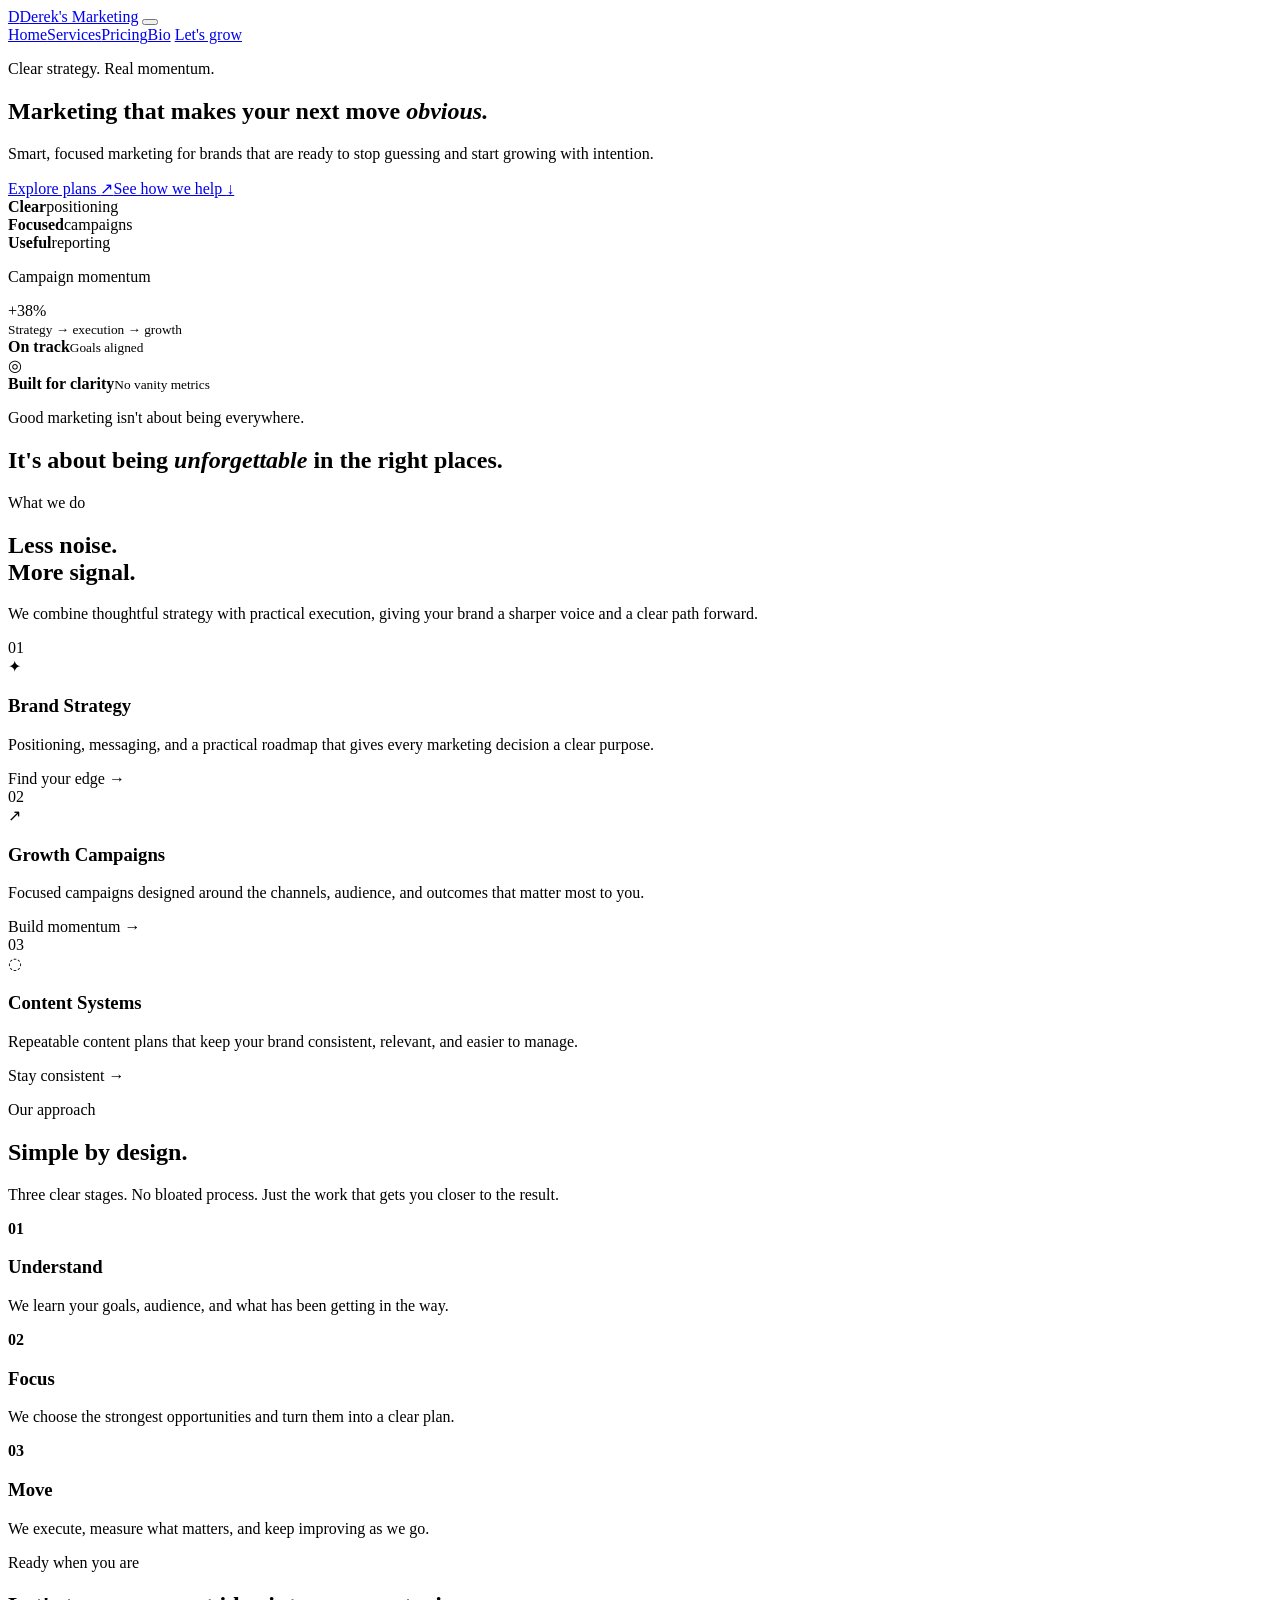
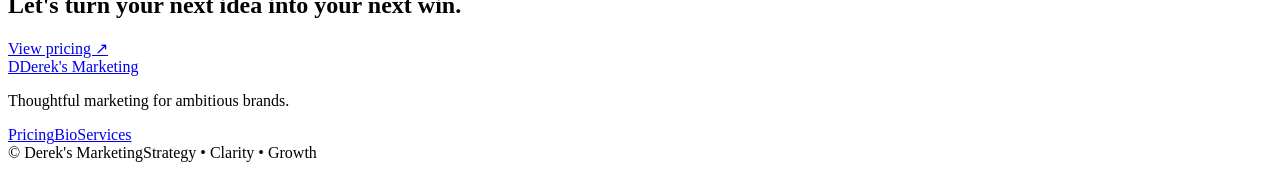
==== index.html @ 4adc6b5a "Publish index.html" ====
<!doctype html>
<html lang="en">
<head>
  <meta charset="UTF-8">
  <meta name="viewport" content="width=device-width, initial-scale=1.0">
  <meta name="description" content="Derek's Marketing helps growing brands turn clear strategy into measurable momentum.">
  <title>Derek's Marketing — Strategy that moves</title>
  <link rel="preconnect" href="https://fonts.googleapis.com">
  <link rel="preconnect" href="https://fonts.gstatic.com" crossorigin>
  <link href="https://fonts.googleapis.com/css2?family=DM+Sans:wght@400;500;600;700&family=Manrope:wght@500;600;700&display=swap" rel="stylesheet">
  <link rel="stylesheet" href="styles.css">
  <script src="script.js" defer></script>
</head>
<body>
  <header class="site-header">
    <a class="brand" href="index.html" aria-label="Derek's Marketing home"><span class="brand-mark">D</span><span>Derek's Marketing</span></a>
    <button class="menu-toggle" aria-expanded="false" aria-controls="site-nav"><span></span><span></span></button>
    <nav id="site-nav" class="site-nav" aria-label="Main navigation">
      <a class="active" href="index.html">Home</a><a href="#services">Services</a><a href="pricing.html">Pricing</a><a href="bio.html">Bio</a>
      <a class="nav-cta" href="pricing.html">Let's grow</a>
    </nav>
  </header>

  <main>
    <section class="hero shell">
      <div class="hero-copy reveal">
        <p class="eyebrow"><span></span> Clear strategy. Real momentum.</p>
        <h1>Marketing that makes your next move <em>obvious.</em></h1>
        <p class="hero-lede">Smart, focused marketing for brands that are ready to stop guessing and start growing with intention.</p>
        <div class="button-row"><a class="button primary" href="pricing.html">Explore plans <span>↗</span></a><a class="button text" href="#services">See how we help <span>↓</span></a></div>
        <div class="proof-row" aria-label="Key benefits"><div><strong>Clear</strong><span>positioning</span></div><div><strong>Focused</strong><span>campaigns</span></div><div><strong>Useful</strong><span>reporting</span></div></div>
      </div>
      <div class="hero-visual reveal delay-1" aria-label="Marketing growth visualization">
        <div class="orb orb-one"></div><div class="orb orb-two"></div>
        <div class="metric-card main-metric"><p>Campaign momentum</p><div class="metric-value">+38<span>%</span></div><div class="chart" aria-hidden="true"><i style="height:26%"></i><i style="height:38%"></i><i style="height:45%"></i><i style="height:54%"></i><i style="height:71%"></i><i style="height:88%"></i></div><small>Strategy → execution → growth</small></div>
        <div class="float-card float-top"><span class="dot"></span><div><b>On track</b><small>Goals aligned</small></div></div>
        <div class="float-card float-bottom"><div class="mini-icon">◎</div><div><b>Built for clarity</b><small>No vanity metrics</small></div></div>
      </div>
    </section>

    <section class="statement"><div class="shell statement-inner reveal"><p>Good marketing isn't about being everywhere.</p><h2>It's about being <em>unforgettable</em> in the right places.</h2></div></section>

    <section id="services" class="section shell">
      <div class="section-heading reveal"><div><p class="eyebrow"><span></span> What we do</p><h2>Less noise.<br>More signal.</h2></div><p>We combine thoughtful strategy with practical execution, giving your brand a sharper voice and a clear path forward.</p></div>
      <div class="service-grid">
        <article class="service-card reveal"><span class="service-no">01</span><div class="service-icon">✦</div><h3>Brand Strategy</h3><p>Positioning, messaging, and a practical roadmap that gives every marketing decision a clear purpose.</p><span class="service-link">Find your edge →</span></article>
        <article class="service-card feature reveal delay-1"><span class="service-no">02</span><div class="service-icon">↗</div><h3>Growth Campaigns</h3><p>Focused campaigns designed around the channels, audience, and outcomes that matter most to you.</p><span class="service-link">Build momentum →</span></article>
        <article class="service-card reveal delay-2"><span class="service-no">03</span><div class="service-icon">◌</div><h3>Content Systems</h3><p>Repeatable content plans that keep your brand consistent, relevant, and easier to manage.</p><span class="service-link">Stay consistent →</span></article>
      </div>
    </section>

    <section class="process-wrap"><div class="section shell">
      <div class="section-heading compact reveal"><div><p class="eyebrow light"><span></span> Our approach</p><h2>Simple by design.</h2></div><p>Three clear stages. No bloated process. Just the work that gets you closer to the result.</p></div>
      <div class="process-grid"><div class="process-step reveal"><b>01</b><h3>Understand</h3><p>We learn your goals, audience, and what has been getting in the way.</p></div><div class="process-step reveal delay-1"><b>02</b><h3>Focus</h3><p>We choose the strongest opportunities and turn them into a clear plan.</p></div><div class="process-step reveal delay-2"><b>03</b><h3>Move</h3><p>We execute, measure what matters, and keep improving as we go.</p></div></div>
    </div></section>

    <section class="cta-section shell reveal"><div><p class="eyebrow"><span></span> Ready when you are</p><h2>Let's turn your next idea into your next win.</h2></div><a class="button primary light-button" href="pricing.html">View pricing <span>↗</span></a></section>
  </main>

  <footer><div class="shell footer-inner"><a class="brand" href="index.html"><span class="brand-mark">D</span><span>Derek's Marketing</span></a><p>Thoughtful marketing for ambitious brands.</p><div class="footer-links"><a href="pricing.html">Pricing</a><a href="bio.html">Bio</a><a href="#services">Services</a></div></div><div class="shell footer-base"><span>© <span data-year></span> Derek's Marketing</span><span>Strategy • Clarity • Growth</span></div></footer>
</body>
</html>
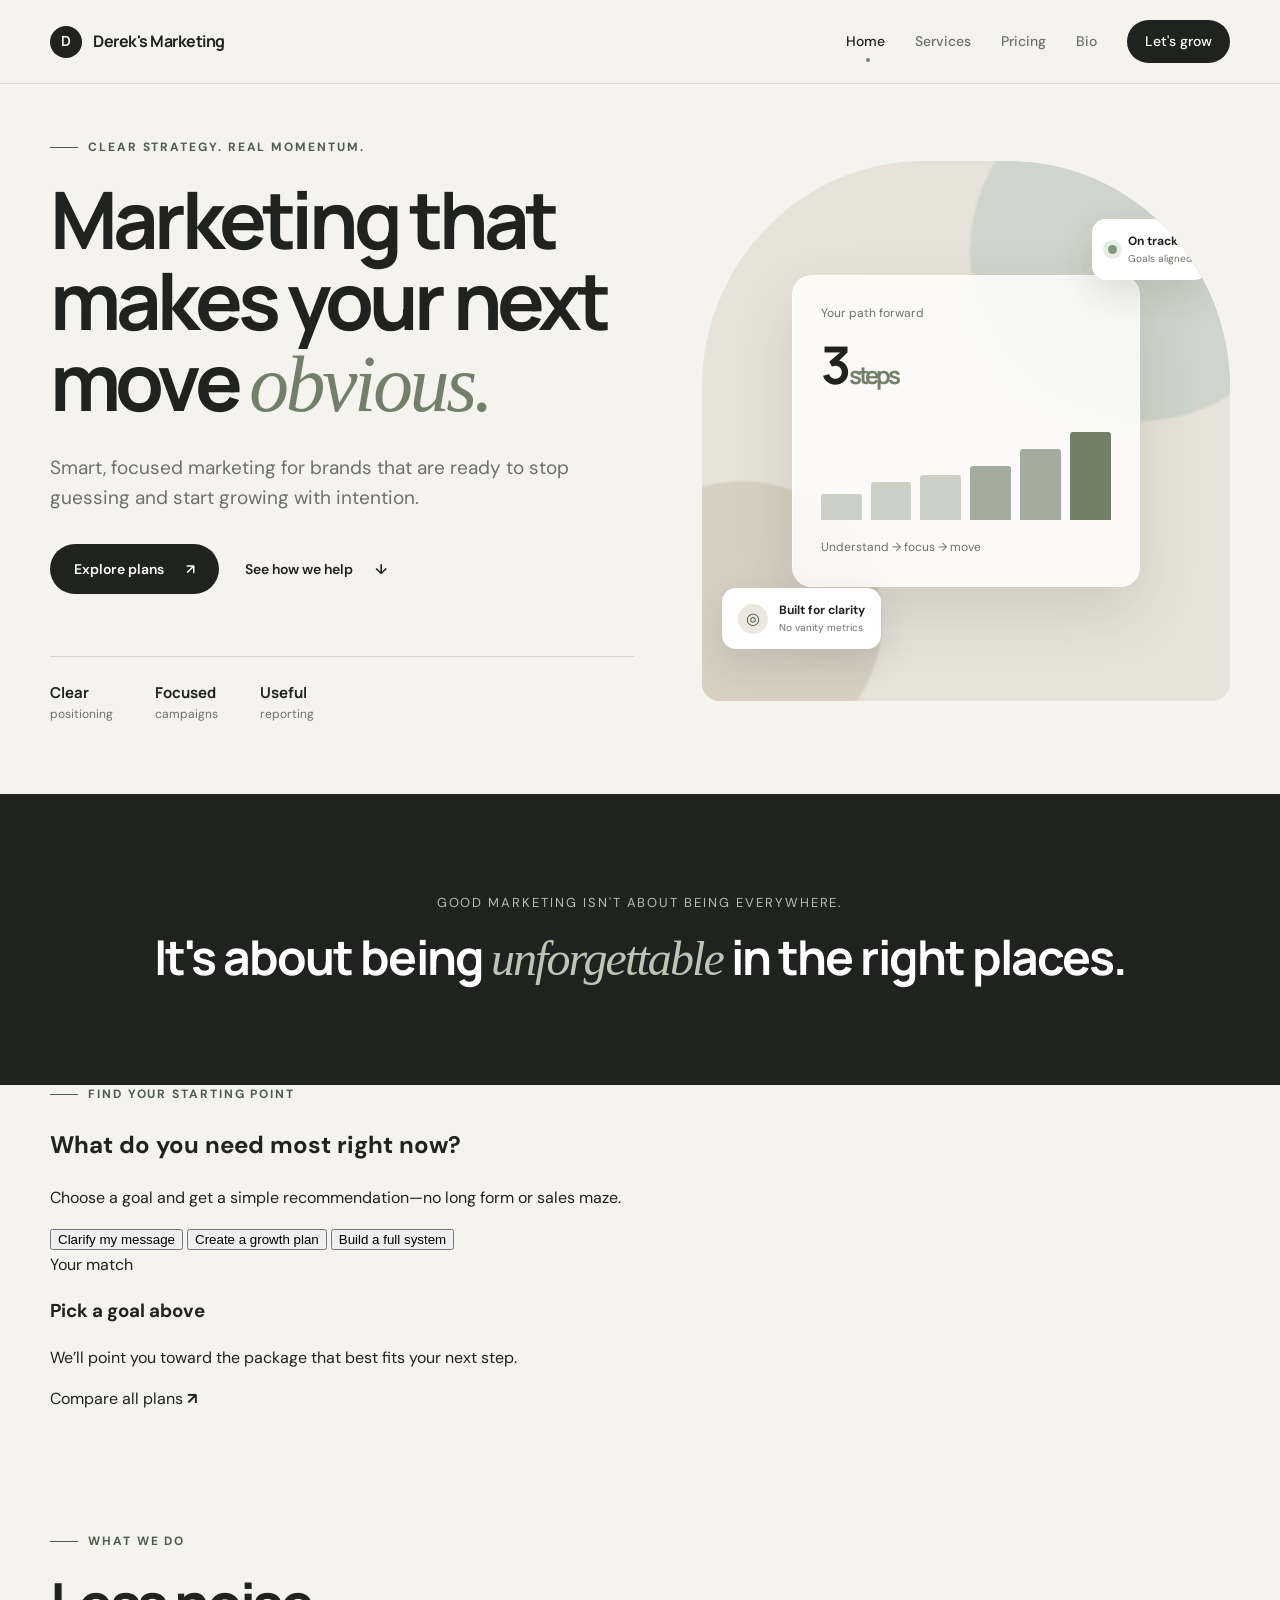
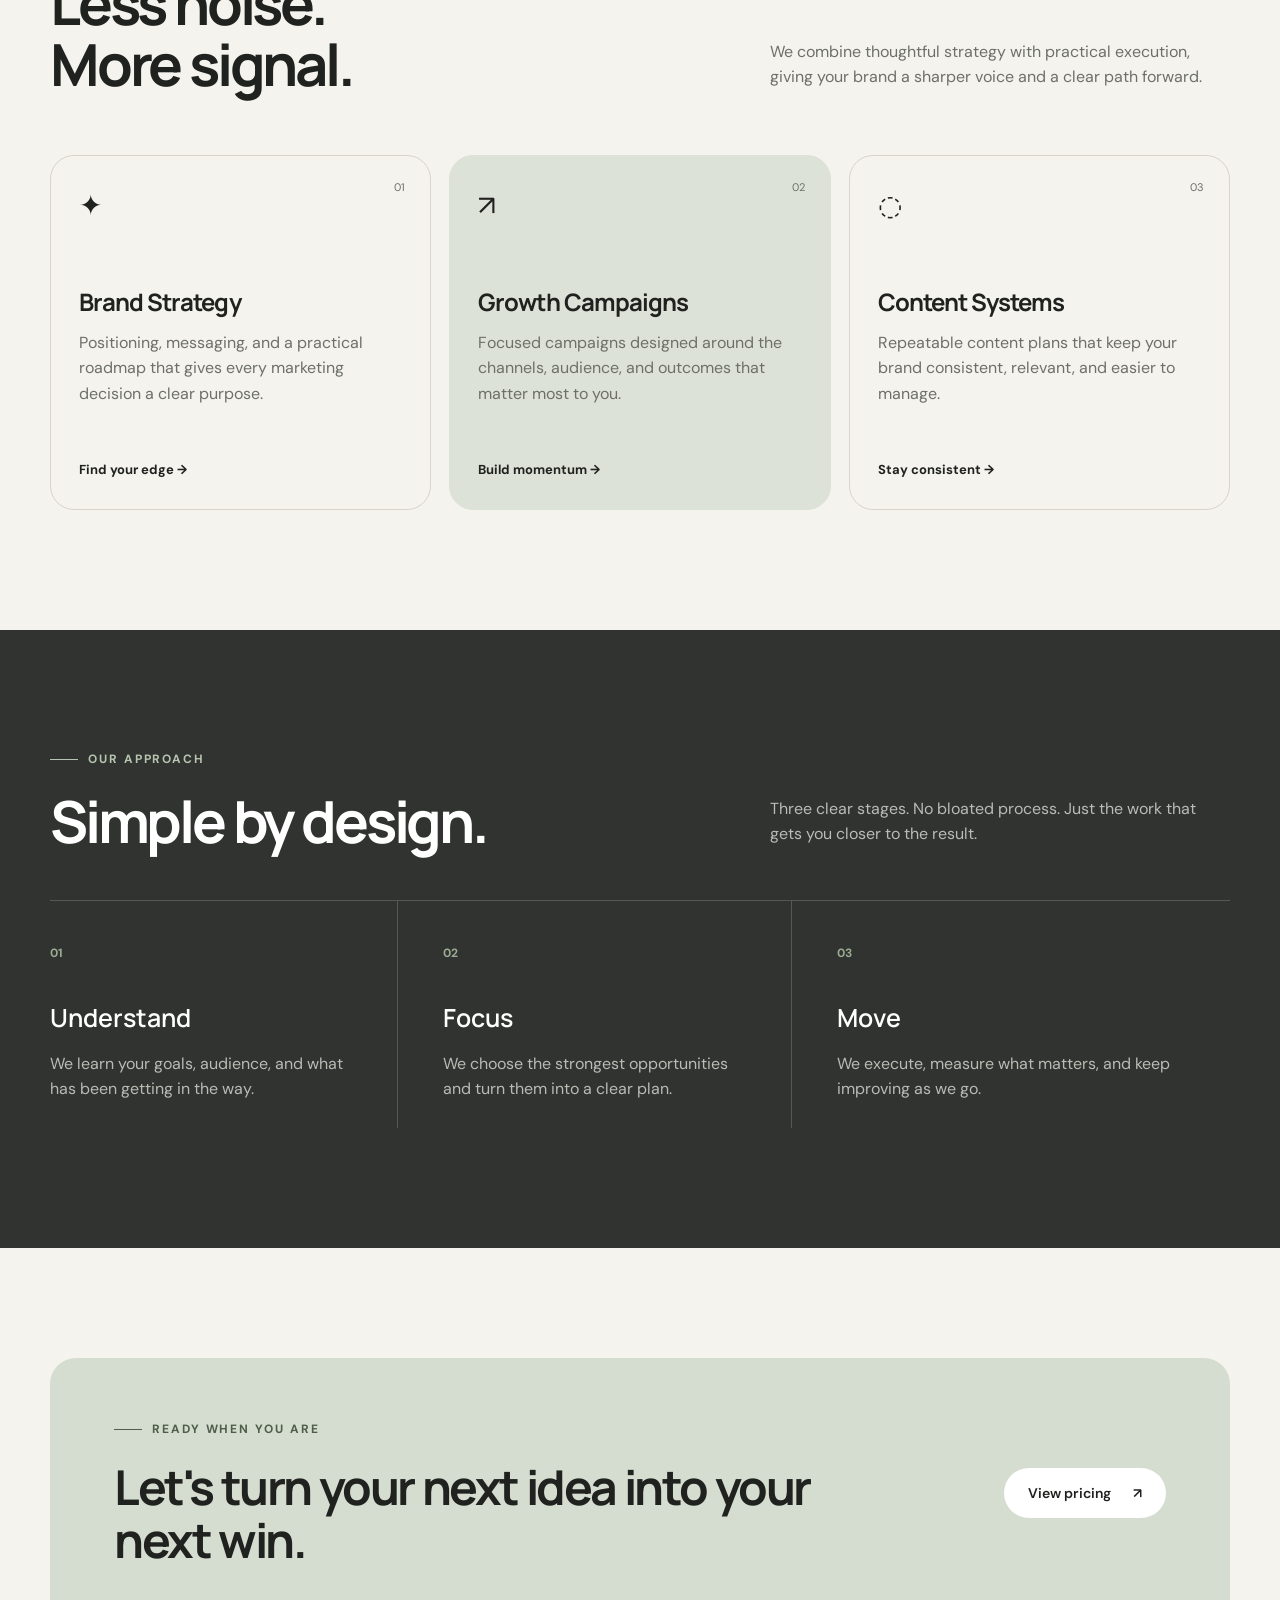
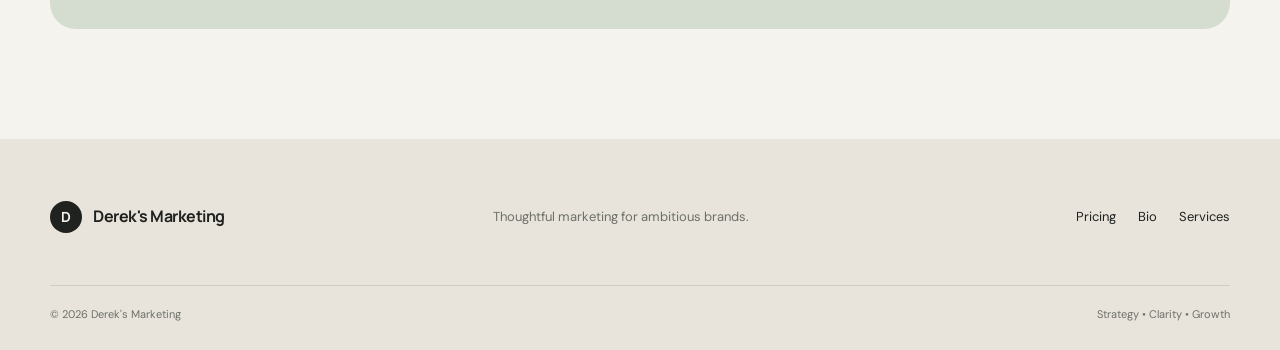
==== commit 014e93c1: "Update index.html" ====
--- a/index.html
+++ b/index.html
@@ -32,13 +32,25 @@
       </div>
       <div class="hero-visual reveal delay-1" aria-label="Marketing growth visualization">
         <div class="orb orb-one"></div><div class="orb orb-two"></div>
-        <div class="metric-card main-metric"><p>Campaign momentum</p><div class="metric-value">+38<span>%</span></div><div class="chart" aria-hidden="true"><i style="height:26%"></i><i style="height:38%"></i><i style="height:45%"></i><i style="height:54%"></i><i style="height:71%"></i><i style="height:88%"></i></div><small>Strategy → execution → growth</small></div>
+        <div class="metric-card main-metric"><p>Your path forward</p><div class="metric-value">3<span> steps</span></div><div class="chart" aria-hidden="true"><i style="height:26%"></i><i style="height:38%"></i><i style="height:45%"></i><i style="height:54%"></i><i style="height:71%"></i><i style="height:88%"></i></div><small>Understand → focus → move</small></div>
         <div class="float-card float-top"><span class="dot"></span><div><b>On track</b><small>Goals aligned</small></div></div>
         <div class="float-card float-bottom"><div class="mini-icon">◎</div><div><b>Built for clarity</b><small>No vanity metrics</small></div></div>
       </div>
     </section>
 
     <section class="statement"><div class="shell statement-inner reveal"><p>Good marketing isn't about being everywhere.</p><h2>It's about being <em>unforgettable</em> in the right places.</h2></div></section>
+
+    <section class="fit-finder shell reveal" aria-labelledby="fit-title">
+      <div class="fit-intro"><p class="eyebrow"><span></span> Find your starting point</p><h2 id="fit-title">What do you need most right now?</h2><p>Choose a goal and get a simple recommendation—no long form or sales maze.</p></div>
+      <div class="fit-panel">
+        <div class="goal-options" role="group" aria-label="Choose your marketing goal">
+          <button class="goal-chip" type="button" data-plan="Essentials" data-copy="Start with a focused review and a practical priority list." aria-pressed="false">Clarify my message</button>
+          <button class="goal-chip" type="button" data-plan="Momentum" data-copy="Build a custom roadmap and turn the strongest idea into a campaign." aria-pressed="false">Create a growth plan</button>
+          <button class="goal-chip" type="button" data-plan="Accelerate" data-copy="Shape your messaging and content into a complete 30-day system." aria-pressed="false">Build a full system</button>
+        </div>
+        <div class="plan-result" aria-live="polite"><span>Your match</span><h3>Pick a goal above</h3><p>We’ll point you toward the package that best fits your next step.</p><a href="pricing.html">Compare all plans <b>↗</b></a></div>
+      </div>
+    </section>
 
     <section id="services" class="section shell">
       <div class="section-heading reveal"><div><p class="eyebrow"><span></span> What we do</p><h2>Less noise.<br>More signal.</h2></div><p>We combine thoughtful strategy with practical execution, giving your brand a sharper voice and a clear path forward.</p></div>
--- a/styles.css
+++ b/styles.css
@@ -0,0 +1 @@
+:root{--ink:#20221f;--muted:#6d7069;--paper:#f5f3ee;--cream:#ece8df;--white:#fff;--sage:#72806a;--sage-dark:#4e5e48;--line:#d8d4ca;--radius:24px;--display:'Manrope',sans-serif;--body:'DM Sans',sans-serif}*{box-sizing:border-box}html{scroll-behavior:smooth}body{margin:0;background:var(--paper);color:var(--ink);font-family:var(--body);font-size:16px;line-height:1.6}body.menu-open{overflow:hidden}a{color:inherit;text-decoration:none}img{max-width:100%;display:block}.shell{width:min(1180px,calc(100% - 48px));margin-inline:auto}.site-header{height:84px;padding:0 max(24px,calc((100vw - 1180px)/2));display:flex;align-items:center;justify-content:space-between;border-bottom:1px solid rgba(32,34,31,.1);position:relative;z-index:50}.brand{display:inline-flex;align-items:center;gap:11px;font-family:var(--display);font-weight:700;letter-spacing:-.03em}.brand-mark{display:grid;place-items:center;width:32px;height:32px;background:var(--ink);color:var(--paper);border-radius:50%;font-size:14px}.site-nav{display:flex;align-items:center;gap:30px;font-size:14px;font-weight:500}.site-nav>a:not(.nav-cta){color:var(--muted);transition:.2s}.site-nav>a:not(.nav-cta):hover,.site-nav>a.active{color:var(--ink)}.site-nav a.active{position:relative}.site-nav a.active:after{content:'';position:absolute;width:4px;height:4px;background:var(--sage);border-radius:50%;left:50%;bottom:-9px}.nav-cta{padding:10px 18px;background:var(--ink);color:#fff;border-radius:99px}.menu-toggle{display:none;background:none;border:0;width:42px;height:42px;padding:10px}.menu-toggle span{display:block;height:1.5px;background:var(--ink);margin:6px 0}.hero{min-height:710px;display:grid;grid-template-columns:1.05fr .95fr;align-items:center;gap:68px;padding-top:54px;padding-bottom:70px}.eyebrow{font-size:12px;letter-spacing:.16em;text-transform:uppercase;font-weight:700;color:var(--sage-dark);display:flex;align-items:center;gap:10px;margin:0 0 22px}.eyebrow>span{width:28px;height:1px;background:currentColor}.eyebrow.center{justify-content:center}.hero h1,.page-hero h1,.bio-copy h1{font-family:var(--display);font-size:clamp(54px,6.2vw,82px);line-height:1.02;letter-spacing:-.06em;margin:0;max-width:760px}.hero h1 em,.page-hero h1 em{font-family:Georgia,serif;font-weight:400;color:var(--sage);letter-spacing:-.04em}.hero-lede{font-size:19px;color:var(--muted);max-width:560px;margin:28px 0 30px}.button-row{display:flex;align-items:center;gap:26px}.button{display:inline-flex;align-items:center;justify-content:center;gap:22px;border-radius:99px;padding:14px 24px;font-weight:600;font-size:14px;transition:transform .2s,background .2s}.button:hover{transform:translateY(-2px)}.button.primary{background:var(--ink);color:#fff}.button.text{padding-inline:0}.button.outline{border:1px solid var(--line)}.button.full{width:100%}.proof-row{display:flex;gap:42px;margin-top:62px;padding-top:24px;border-top:1px solid var(--line)}.proof-row div{display:flex;flex-direction:column}.proof-row strong{font-family:var(--display);font-size:15px}.proof-row span{font-size:12px;color:var(--muted)}.hero-visual{height:540px;position:relative;display:grid;place-items:center;background:#e8e3d8;border-radius:42% 42% 18px 18px;overflow:hidden}.orb{position:absolute;border-radius:50%;filter:blur(1px)}.orb-one{width:340px;height:340px;background:#cfd5ca;right:-80px;top:-80px}.orb-two{width:280px;height:280px;background:#d8cfc3;left:-100px;bottom:-60px}.metric-card{position:relative;z-index:2;background:rgba(255,255,255,.82);backdrop-filter:blur(18px);box-shadow:0 26px 65px rgba(50,50,40,.14);border:1px solid rgba(255,255,255,.7)}.main-metric{width:66%;padding:28px;border-radius:20px}.main-metric p,.main-metric small{margin:0;color:var(--muted);font-size:12px}.metric-value{font-family:var(--display);font-size:52px;font-weight:700;letter-spacing:-.06em}.metric-value span{font-size:24px;color:var(--sage)}.chart{height:100px;display:flex;align-items:end;gap:9px;margin:13px 0}.chart i{display:block;flex:1;background:var(--sage);border-radius:3px 3px 0 0;opacity:.35}.chart i:nth-child(n+4){opacity:.65}.chart i:last-child{opacity:1}.float-card{position:absolute;z-index:3;background:#fff;border-radius:14px;padding:13px 16px;box-shadow:0 14px 36px rgba(50,50,40,.13);display:flex;gap:11px;align-items:center}.float-card b,.float-card small{display:block}.float-card b{font-size:12px}.float-card small{font-size:10px;color:var(--muted)}.float-top{right:22px;top:58px}.float-bottom{left:20px;bottom:52px}.dot{width:9px;height:9px;background:#82977a;border-radius:50%;box-shadow:0 0 0 5px #e8eee5}.mini-icon{width:30px;height:30px;border-radius:50%;display:grid;place-items:center;background:var(--cream);color:var(--sage-dark)}.statement{background:var(--ink);color:#fff;padding:86px 0}.statement-inner{text-align:center}.statement p{font-size:13px;text-transform:uppercase;letter-spacing:.15em;color:#b9bcb5}.statement h2{font-family:var(--display);font-size:clamp(28px,4vw,48px);line-height:1.25;letter-spacing:-.04em;margin:10px 0}.statement em{font-family:Georgia,serif;color:#bbc7b4;font-weight:400}.section{padding-top:120px;padding-bottom:120px}.section-heading{display:flex;justify-content:space-between;align-items:end;margin-bottom:60px}.section-heading h2{font:700 clamp(38px,5vw,58px)/1.05 var(--display);letter-spacing:-.055em;margin:0}.section-heading>p{color:var(--muted);max-width:460px;margin:0 0 5px}.section-heading.compact{margin-bottom:48px}.service-grid{display:grid;grid-template-columns:repeat(3,1fr);gap:18px}.service-card{min-height:355px;border:1px solid var(--line);border-radius:var(--radius);padding:28px;display:flex;flex-direction:column;position:relative;transition:.25s}.service-card:hover{transform:translateY(-5px);box-shadow:0 18px 45px rgba(50,50,40,.08)}.service-card.feature{background:#dde2d8;border-color:#dde2d8}.service-no{position:absolute;right:25px;top:23px;font-size:11px;color:var(--muted)}.service-icon{font-size:28px;margin-bottom:56px}.service-card h3{font:700 24px var(--display);letter-spacing:-.04em;margin:0 0 12px}.service-card p{color:var(--muted);margin:0}.service-link{margin-top:auto;font-size:13px;font-weight:700}.process-wrap{background:#30332f;color:#fff}.process-wrap .section-heading>p{color:#b9bcb5}.eyebrow.light{color:#b7c4b0}.process-grid{display:grid;grid-template-columns:repeat(3,1fr);border-top:1px solid #555951}.process-step{padding:38px 45px 10px 0;border-right:1px solid #555951;margin-right:45px}.process-step:last-child{border:0;margin-right:0}.process-step b{color:#9cac94;font-size:12px}.process-step h3{font:600 25px var(--display);margin:35px 0 10px}.process-step p{color:#b9bcb5}.cta-section{margin-top:110px;margin-bottom:110px;background:#d5ddd0;border-radius:26px;padding:62px 64px;display:flex;align-items:center;justify-content:space-between;gap:30px}.cta-section h2{font:700 clamp(30px,4vw,48px)/1.1 var(--display);letter-spacing:-.05em;margin:0;max-width:700px}.light-button{background:#fff!important;color:var(--ink)!important;white-space:nowrap}footer{background:#e8e4dc;padding:55px 0 26px}.footer-inner{display:grid;grid-template-columns:1.2fr 1fr 1fr;align-items:center}.footer-inner>p{color:var(--muted);font-size:13px}.footer-links{display:flex;gap:22px;justify-content:flex-end;font-size:13px}.footer-base{margin-top:45px;padding-top:20px;border-top:1px solid #d0ccc3;display:flex;justify-content:space-between;color:var(--muted);font-size:11px}.page-hero{text-align:center;padding:100px 0 72px}.page-hero h1{margin:auto}.page-hero>p:last-child{color:var(--muted);font-size:18px;max-width:610px;margin:25px auto 0}.pricing-section{padding-bottom:100px}.pricing-grid{display:grid;grid-template-columns:repeat(3,1fr);gap:18px;align-items:stretch}.price-card{background:#fff;border:1px solid var(--line);border-radius:var(--radius);padding:34px;position:relative;display:flex;flex-direction:column}.price-card.featured{background:#dbe2d6;border-color:#c9d2c4;transform:translateY(-12px)}.popular{position:absolute;right:20px;top:-13px;background:var(--ink);color:#fff;padding:5px 12px;border-radius:99px;text-transform:uppercase;letter-spacing:.1em;font-size:9px;font-weight:700}.tier-line{display:flex;justify-content:space-between;align-items:center}.tier-line span{font-weight:700}.tier-line small{color:var(--muted)}.price-card h2{font:700 62px var(--display);letter-spacing:-.06em;margin:26px 0 6px}.price-card h2 sup{font-size:23px;vertical-align:top;position:relative;top:12px}.price-note{color:var(--muted);min-height:52px}.price-card ul{list-style:none;padding:25px 0;margin:15px 0 24px;border-top:1px solid var(--line);flex:1}.price-card li{font-size:14px;margin:12px 0;padding-left:23px;position:relative}.price-card li:before{content:'✓';position:absolute;left:0;color:var(--sage-dark);font-weight:700}.pricing-fineprint{text-align:center;color:var(--muted);font-size:13px;margin-top:30px}.faq{padding-top:60px}.faq-list{max-width:820px;margin:auto}.faq details{border-top:1px solid var(--line);padding:24px 0}.faq details:last-child{border-bottom:1px solid var(--line)}.faq summary{list-style:none;cursor:pointer;font:600 18px var(--display);display:flex;justify-content:space-between}.faq summary::-webkit-details-marker{display:none}.faq summary span{font-size:24px;font-weight:400}.faq details[open] summary span{transform:rotate(45deg)}.faq details p{color:var(--muted);max-width:700px}.bio-hero{display:grid;grid-template-columns:.85fr 1.15fr;gap:90px;align-items:center;padding-top:90px;padding-bottom:110px}.portrait-wrap{position:relative}.portrait-wrap img{border-radius:220px 220px 20px 20px;position:relative;z-index:1}.portrait-accent{position:absolute;width:100%;height:100%;border:1px solid #a8b3a2;border-radius:220px 220px 20px 20px;transform:translate(16px,16px)}.photo-note{position:absolute;z-index:2;bottom:18px;left:50%;transform:translateX(-50%);margin:0;background:rgba(32,34,31,.75);color:#fff;padding:6px 12px;border-radius:99px;font-size:10px;white-space:nowrap}.bio-copy h1{margin-bottom:14px}.bio-copy h2{font:500 clamp(24px,3.2vw,39px)/1.25 var(--display);letter-spacing:-.04em;color:var(--sage-dark);margin:0 0 30px}.bio-copy>p{color:var(--muted);font-size:17px}.signature{font:italic 34px Georgia,serif;margin:25px 0}.values-section{background:var(--ink);color:#fff;padding:105px 0}.values-section .section-heading>p{color:#b9bcb5}.values-grid{display:grid;grid-template-columns:repeat(3,1fr);gap:50px;border-top:1px solid #50534e;padding-top:45px}.values-grid b{font-size:11px;color:#a9b9a2}.values-grid h3{font:600 22px var(--display);margin:22px 0 8px}.values-grid p{color:#b9bcb5}.bio-cta{text-align:center;padding-top:110px;padding-bottom:110px}.bio-cta>p{text-transform:uppercase;letter-spacing:.15em;font-size:11px;color:var(--sage-dark)}.bio-cta h2{font:700 clamp(36px,5vw,58px)/1.1 var(--display);letter-spacing:-.055em;max-width:760px;margin:16px auto 30px}.reveal{opacity:1;transform:none}.delay-1{transition-delay:.12s}.delay-2{transition-delay:.24s}@media(prefers-reduced-motion:reduce){html{scroll-behavior:auto}.reveal{opacity:1;transform:none;transition:none}}@media(max-width:820px){.shell{width:min(100% - 32px,1180px)}.site-header{height:72px;padding-inline:16px}.menu-toggle{display:block;z-index:2}.site-nav{display:none;position:fixed;inset:0;background:var(--paper);flex-direction:column;justify-content:center;font-size:22px;gap:24px}.site-nav.open{display:flex}.hero{grid-template-columns:1fr;padding-top:70px}.hero-visual{height:460px}.statement{margin-top:20px}.section-heading{align-items:start;flex-direction:column;gap:25px}.service-grid,.pricing-grid,.values-grid{grid-template-columns:1fr}.price-card.featured{transform:none}.process-grid{grid-template-columns:1fr}.process-step{border-right:0;border-bottom:1px solid #555951;margin-right:0;padding:32px 0}.cta-section{padding:42px 30px;align-items:flex-start;flex-direction:column}.footer-inner{grid-template-columns:1fr;gap:12px}.footer-links{justify-content:flex-start}.bio-hero{grid-template-columns:1fr;gap:58px}.portrait-wrap{max-width:470px;margin:auto}.page-hero{padding-top:70px}}@media(max-width:540px){.hero h1,.page-hero h1,.bio-copy h1{font-size:48px}.hero{gap:42px}.hero-visual{height:390px}.main-metric{width:76%}.proof-row{gap:20px}.proof-row strong{font-size:13px}.float-top{right:8px;top:30px}.float-bottom{left:8px;bottom:28px}.section{padding-top:85px;padding-bottom:85px}.service-card{min-height:330px}.process-wrap .section{padding-top:85px}.cta-section{margin:70px auto}.footer-base{flex-direction:column;gap:5px}.page-hero>p:last-child{font-size:16px}.price-card{padding:28px}.bio-hero{padding-top:60px;padding-bottom:80px}.values-section{padding:80px 0}.button-row{align-items:flex-start;flex-direction:column;gap:10px}}
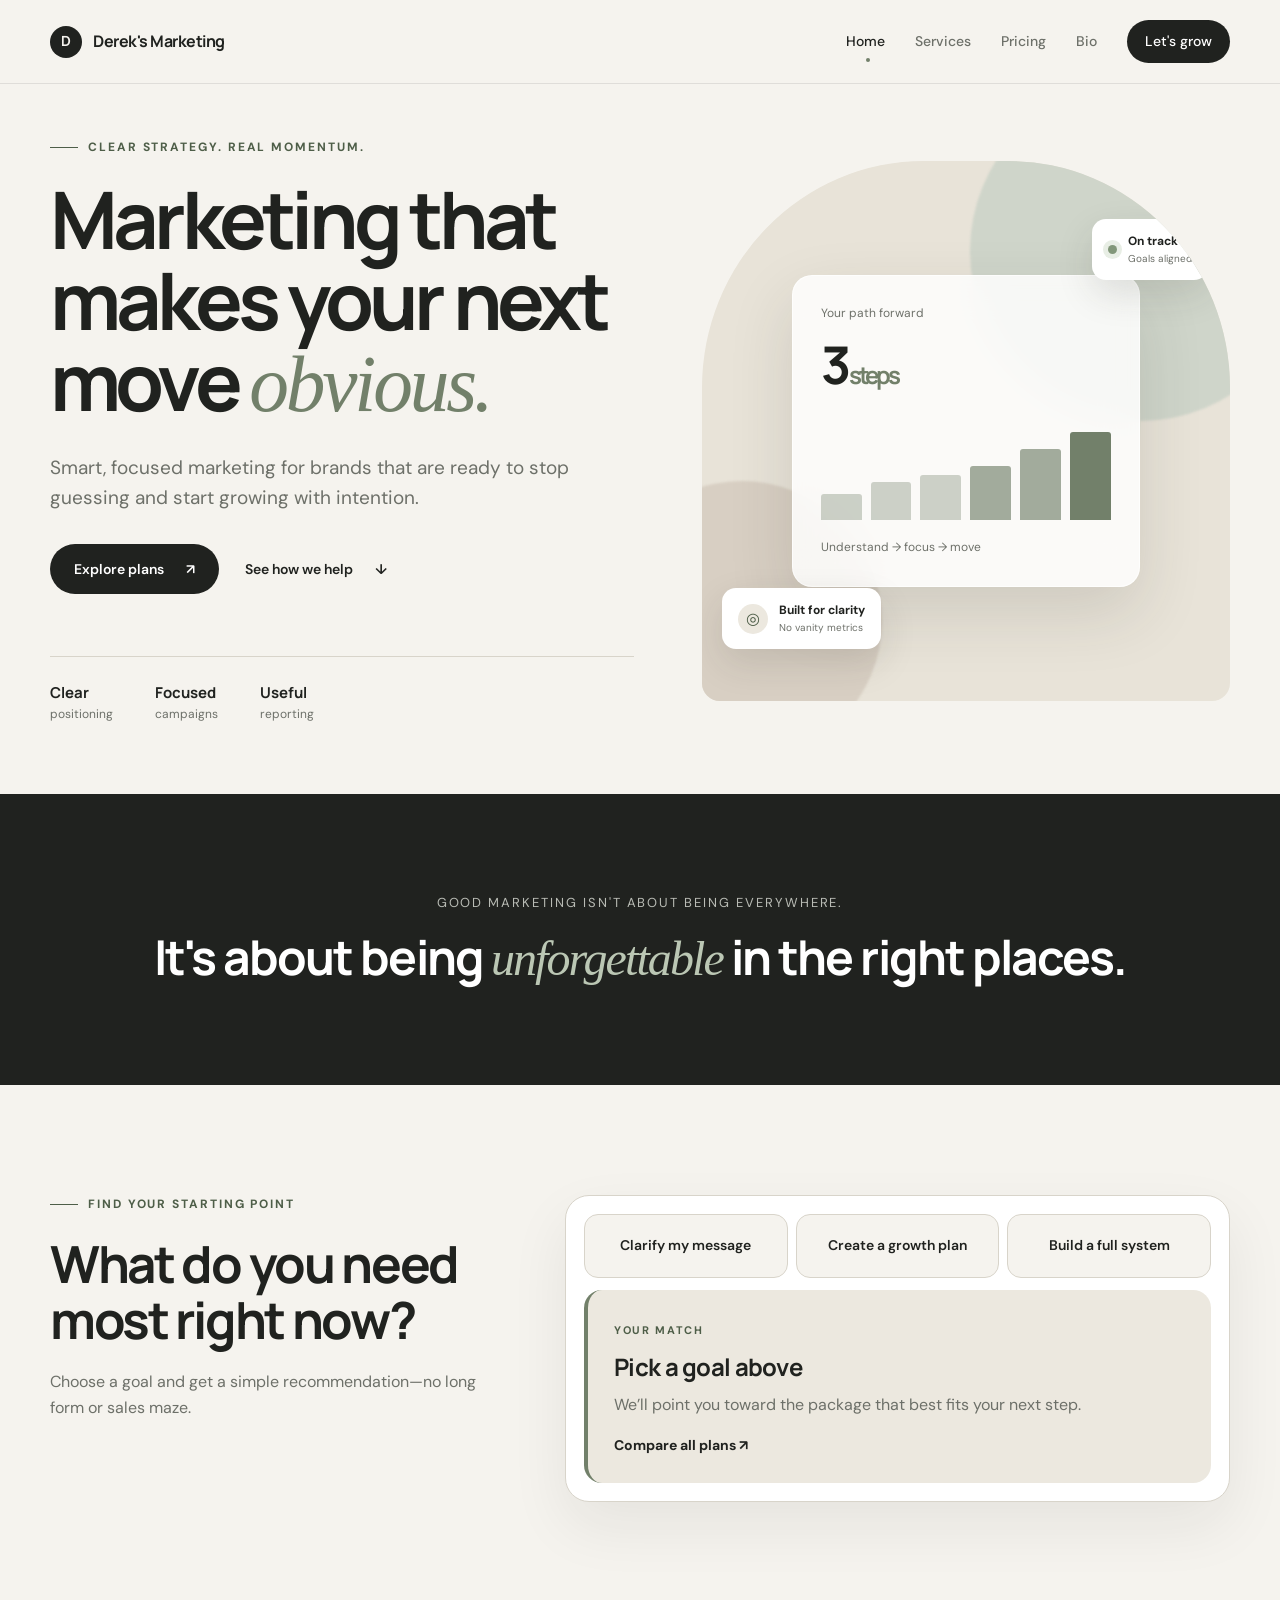
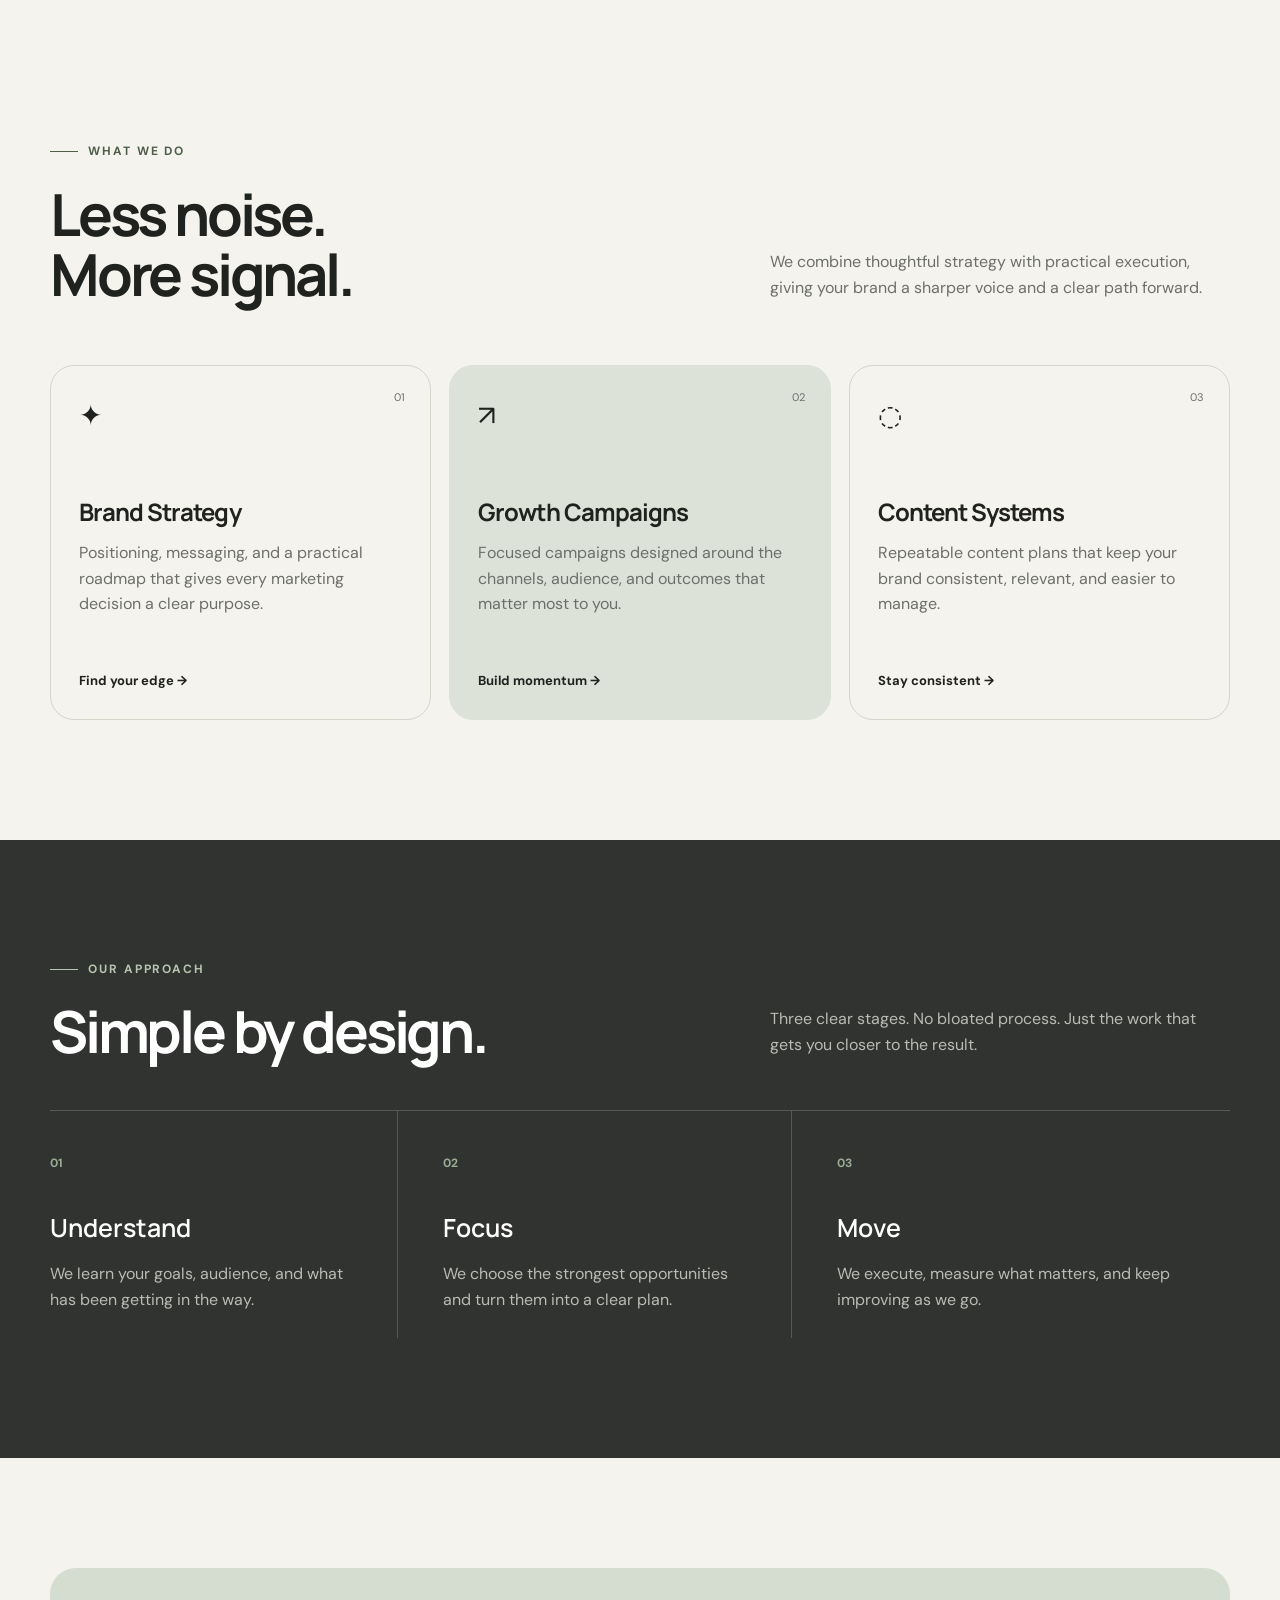
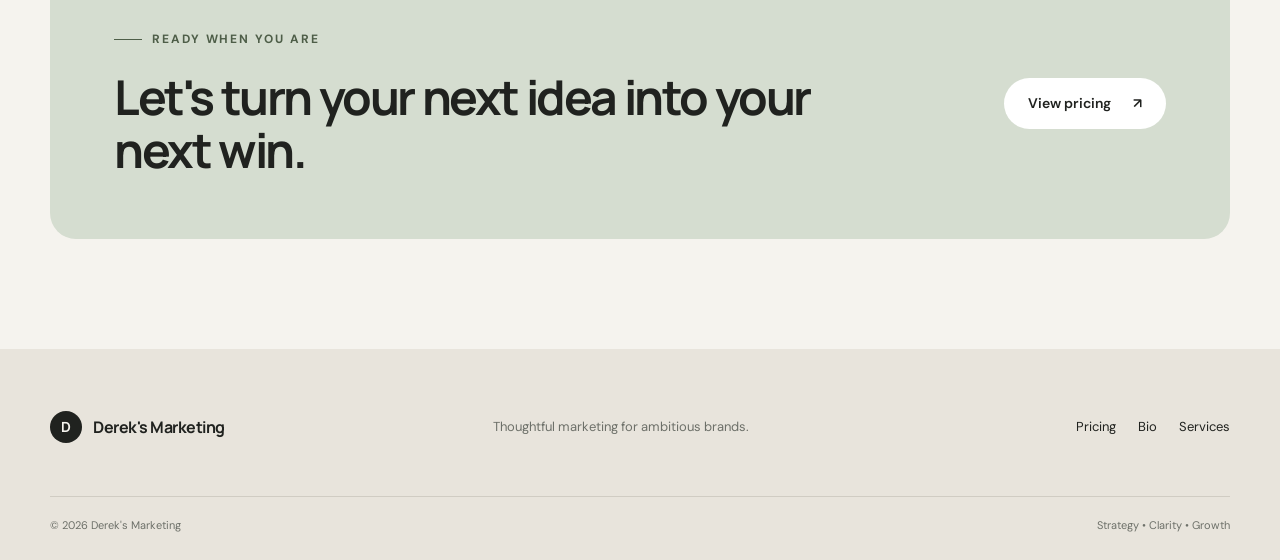
==== commit 78882ba1: "Add AI bio portrait and engaging site updates" ====
--- a/index.html
+++ b/index.html
@@ -14,7 +14,7 @@
 <body>
   <header class="site-header">
     <a class="brand" href="index.html" aria-label="Derek's Marketing home"><span class="brand-mark">D</span><span>Derek's Marketing</span></a>
-    <button class="menu-toggle" aria-expanded="false" aria-controls="site-nav"><span></span><span></span></button>
+    <button class="menu-toggle" aria-expanded="false" aria-controls="site-nav" aria-label="Open navigation menu"><span></span><span></span></button>
     <nav id="site-nav" class="site-nav" aria-label="Main navigation">
       <a class="active" href="index.html">Home</a><a href="#services">Services</a><a href="pricing.html">Pricing</a><a href="bio.html">Bio</a>
       <a class="nav-cta" href="pricing.html">Let's grow</a>
--- a/styles.css
+++ b/styles.css
@@ -1 +1,5 @@
 :root{--ink:#20221f;--muted:#6d7069;--paper:#f5f3ee;--cream:#ece8df;--white:#fff;--sage:#72806a;--sage-dark:#4e5e48;--line:#d8d4ca;--radius:24px;--display:'Manrope',sans-serif;--body:'DM Sans',sans-serif}*{box-sizing:border-box}html{scroll-behavior:smooth}body{margin:0;background:var(--paper);color:var(--ink);font-family:var(--body);font-size:16px;line-height:1.6}body.menu-open{overflow:hidden}a{color:inherit;text-decoration:none}img{max-width:100%;display:block}.shell{width:min(1180px,calc(100% - 48px));margin-inline:auto}.site-header{height:84px;padding:0 max(24px,calc((100vw - 1180px)/2));display:flex;align-items:center;justify-content:space-between;border-bottom:1px solid rgba(32,34,31,.1);position:relative;z-index:50}.brand{display:inline-flex;align-items:center;gap:11px;font-family:var(--display);font-weight:700;letter-spacing:-.03em}.brand-mark{display:grid;place-items:center;width:32px;height:32px;background:var(--ink);color:var(--paper);border-radius:50%;font-size:14px}.site-nav{display:flex;align-items:center;gap:30px;font-size:14px;font-weight:500}.site-nav>a:not(.nav-cta){color:var(--muted);transition:.2s}.site-nav>a:not(.nav-cta):hover,.site-nav>a.active{color:var(--ink)}.site-nav a.active{position:relative}.site-nav a.active:after{content:'';position:absolute;width:4px;height:4px;background:var(--sage);border-radius:50%;left:50%;bottom:-9px}.nav-cta{padding:10px 18px;background:var(--ink);color:#fff;border-radius:99px}.menu-toggle{display:none;background:none;border:0;width:42px;height:42px;padding:10px}.menu-toggle span{display:block;height:1.5px;background:var(--ink);margin:6px 0}.hero{min-height:710px;display:grid;grid-template-columns:1.05fr .95fr;align-items:center;gap:68px;padding-top:54px;padding-bottom:70px}.eyebrow{font-size:12px;letter-spacing:.16em;text-transform:uppercase;font-weight:700;color:var(--sage-dark);display:flex;align-items:center;gap:10px;margin:0 0 22px}.eyebrow>span{width:28px;height:1px;background:currentColor}.eyebrow.center{justify-content:center}.hero h1,.page-hero h1,.bio-copy h1{font-family:var(--display);font-size:clamp(54px,6.2vw,82px);line-height:1.02;letter-spacing:-.06em;margin:0;max-width:760px}.hero h1 em,.page-hero h1 em{font-family:Georgia,serif;font-weight:400;color:var(--sage);letter-spacing:-.04em}.hero-lede{font-size:19px;color:var(--muted);max-width:560px;margin:28px 0 30px}.button-row{display:flex;align-items:center;gap:26px}.button{display:inline-flex;align-items:center;justify-content:center;gap:22px;border-radius:99px;padding:14px 24px;font-weight:600;font-size:14px;transition:transform .2s,background .2s}.button:hover{transform:translateY(-2px)}.button.primary{background:var(--ink);color:#fff}.button.text{padding-inline:0}.button.outline{border:1px solid var(--line)}.button.full{width:100%}.proof-row{display:flex;gap:42px;margin-top:62px;padding-top:24px;border-top:1px solid var(--line)}.proof-row div{display:flex;flex-direction:column}.proof-row strong{font-family:var(--display);font-size:15px}.proof-row span{font-size:12px;color:var(--muted)}.hero-visual{height:540px;position:relative;display:grid;place-items:center;background:#e8e3d8;border-radius:42% 42% 18px 18px;overflow:hidden}.orb{position:absolute;border-radius:50%;filter:blur(1px)}.orb-one{width:340px;height:340px;background:#cfd5ca;right:-80px;top:-80px}.orb-two{width:280px;height:280px;background:#d8cfc3;left:-100px;bottom:-60px}.metric-card{position:relative;z-index:2;background:rgba(255,255,255,.82);backdrop-filter:blur(18px);box-shadow:0 26px 65px rgba(50,50,40,.14);border:1px solid rgba(255,255,255,.7)}.main-metric{width:66%;padding:28px;border-radius:20px}.main-metric p,.main-metric small{margin:0;color:var(--muted);font-size:12px}.metric-value{font-family:var(--display);font-size:52px;font-weight:700;letter-spacing:-.06em}.metric-value span{font-size:24px;color:var(--sage)}.chart{height:100px;display:flex;align-items:end;gap:9px;margin:13px 0}.chart i{display:block;flex:1;background:var(--sage);border-radius:3px 3px 0 0;opacity:.35}.chart i:nth-child(n+4){opacity:.65}.chart i:last-child{opacity:1}.float-card{position:absolute;z-index:3;background:#fff;border-radius:14px;padding:13px 16px;box-shadow:0 14px 36px rgba(50,50,40,.13);display:flex;gap:11px;align-items:center}.float-card b,.float-card small{display:block}.float-card b{font-size:12px}.float-card small{font-size:10px;color:var(--muted)}.float-top{right:22px;top:58px}.float-bottom{left:20px;bottom:52px}.dot{width:9px;height:9px;background:#82977a;border-radius:50%;box-shadow:0 0 0 5px #e8eee5}.mini-icon{width:30px;height:30px;border-radius:50%;display:grid;place-items:center;background:var(--cream);color:var(--sage-dark)}.statement{background:var(--ink);color:#fff;padding:86px 0}.statement-inner{text-align:center}.statement p{font-size:13px;text-transform:uppercase;letter-spacing:.15em;color:#b9bcb5}.statement h2{font-family:var(--display);font-size:clamp(28px,4vw,48px);line-height:1.25;letter-spacing:-.04em;margin:10px 0}.statement em{font-family:Georgia,serif;color:#bbc7b4;font-weight:400}.section{padding-top:120px;padding-bottom:120px}.section-heading{display:flex;justify-content:space-between;align-items:end;margin-bottom:60px}.section-heading h2{font:700 clamp(38px,5vw,58px)/1.05 var(--display);letter-spacing:-.055em;margin:0}.section-heading>p{color:var(--muted);max-width:460px;margin:0 0 5px}.section-heading.compact{margin-bottom:48px}.service-grid{display:grid;grid-template-columns:repeat(3,1fr);gap:18px}.service-card{min-height:355px;border:1px solid var(--line);border-radius:var(--radius);padding:28px;display:flex;flex-direction:column;position:relative;transition:.25s}.service-card:hover{transform:translateY(-5px);box-shadow:0 18px 45px rgba(50,50,40,.08)}.service-card.feature{background:#dde2d8;border-color:#dde2d8}.service-no{position:absolute;right:25px;top:23px;font-size:11px;color:var(--muted)}.service-icon{font-size:28px;margin-bottom:56px}.service-card h3{font:700 24px var(--display);letter-spacing:-.04em;margin:0 0 12px}.service-card p{color:var(--muted);margin:0}.service-link{margin-top:auto;font-size:13px;font-weight:700}.process-wrap{background:#30332f;color:#fff}.process-wrap .section-heading>p{color:#b9bcb5}.eyebrow.light{color:#b7c4b0}.process-grid{display:grid;grid-template-columns:repeat(3,1fr);border-top:1px solid #555951}.process-step{padding:38px 45px 10px 0;border-right:1px solid #555951;margin-right:45px}.process-step:last-child{border:0;margin-right:0}.process-step b{color:#9cac94;font-size:12px}.process-step h3{font:600 25px var(--display);margin:35px 0 10px}.process-step p{color:#b9bcb5}.cta-section{margin-top:110px;margin-bottom:110px;background:#d5ddd0;border-radius:26px;padding:62px 64px;display:flex;align-items:center;justify-content:space-between;gap:30px}.cta-section h2{font:700 clamp(30px,4vw,48px)/1.1 var(--display);letter-spacing:-.05em;margin:0;max-width:700px}.light-button{background:#fff!important;color:var(--ink)!important;white-space:nowrap}footer{background:#e8e4dc;padding:55px 0 26px}.footer-inner{display:grid;grid-template-columns:1.2fr 1fr 1fr;align-items:center}.footer-inner>p{color:var(--muted);font-size:13px}.footer-links{display:flex;gap:22px;justify-content:flex-end;font-size:13px}.footer-base{margin-top:45px;padding-top:20px;border-top:1px solid #d0ccc3;display:flex;justify-content:space-between;color:var(--muted);font-size:11px}.page-hero{text-align:center;padding:100px 0 72px}.page-hero h1{margin:auto}.page-hero>p:last-child{color:var(--muted);font-size:18px;max-width:610px;margin:25px auto 0}.pricing-section{padding-bottom:100px}.pricing-grid{display:grid;grid-template-columns:repeat(3,1fr);gap:18px;align-items:stretch}.price-card{background:#fff;border:1px solid var(--line);border-radius:var(--radius);padding:34px;position:relative;display:flex;flex-direction:column}.price-card.featured{background:#dbe2d6;border-color:#c9d2c4;transform:translateY(-12px)}.popular{position:absolute;right:20px;top:-13px;background:var(--ink);color:#fff;padding:5px 12px;border-radius:99px;text-transform:uppercase;letter-spacing:.1em;font-size:9px;font-weight:700}.tier-line{display:flex;justify-content:space-between;align-items:center}.tier-line span{font-weight:700}.tier-line small{color:var(--muted)}.price-card h2{font:700 62px var(--display);letter-spacing:-.06em;margin:26px 0 6px}.price-card h2 sup{font-size:23px;vertical-align:top;position:relative;top:12px}.price-note{color:var(--muted);min-height:52px}.price-card ul{list-style:none;padding:25px 0;margin:15px 0 24px;border-top:1px solid var(--line);flex:1}.price-card li{font-size:14px;margin:12px 0;padding-left:23px;position:relative}.price-card li:before{content:'✓';position:absolute;left:0;color:var(--sage-dark);font-weight:700}.pricing-fineprint{text-align:center;color:var(--muted);font-size:13px;margin-top:30px}.faq{padding-top:60px}.faq-list{max-width:820px;margin:auto}.faq details{border-top:1px solid var(--line);padding:24px 0}.faq details:last-child{border-bottom:1px solid var(--line)}.faq summary{list-style:none;cursor:pointer;font:600 18px var(--display);display:flex;justify-content:space-between}.faq summary::-webkit-details-marker{display:none}.faq summary span{font-size:24px;font-weight:400}.faq details[open] summary span{transform:rotate(45deg)}.faq details p{color:var(--muted);max-width:700px}.bio-hero{display:grid;grid-template-columns:.85fr 1.15fr;gap:90px;align-items:center;padding-top:90px;padding-bottom:110px}.portrait-wrap{position:relative}.portrait-wrap img{border-radius:220px 220px 20px 20px;position:relative;z-index:1}.portrait-accent{position:absolute;width:100%;height:100%;border:1px solid #a8b3a2;border-radius:220px 220px 20px 20px;transform:translate(16px,16px)}.photo-note{position:absolute;z-index:2;bottom:18px;left:50%;transform:translateX(-50%);margin:0;background:rgba(32,34,31,.75);color:#fff;padding:6px 12px;border-radius:99px;font-size:10px;white-space:nowrap}.bio-copy h1{margin-bottom:14px}.bio-copy h2{font:500 clamp(24px,3.2vw,39px)/1.25 var(--display);letter-spacing:-.04em;color:var(--sage-dark);margin:0 0 30px}.bio-copy>p{color:var(--muted);font-size:17px}.signature{font:italic 34px Georgia,serif;margin:25px 0}.values-section{background:var(--ink);color:#fff;padding:105px 0}.values-section .section-heading>p{color:#b9bcb5}.values-grid{display:grid;grid-template-columns:repeat(3,1fr);gap:50px;border-top:1px solid #50534e;padding-top:45px}.values-grid b{font-size:11px;color:#a9b9a2}.values-grid h3{font:600 22px var(--display);margin:22px 0 8px}.values-grid p{color:#b9bcb5}.bio-cta{text-align:center;padding-top:110px;padding-bottom:110px}.bio-cta>p{text-transform:uppercase;letter-spacing:.15em;font-size:11px;color:var(--sage-dark)}.bio-cta h2{font:700 clamp(36px,5vw,58px)/1.1 var(--display);letter-spacing:-.055em;max-width:760px;margin:16px auto 30px}.reveal{opacity:1;transform:none}.delay-1{transition-delay:.12s}.delay-2{transition-delay:.24s}@media(prefers-reduced-motion:reduce){html{scroll-behavior:auto}.reveal{opacity:1;transform:none;transition:none}}@media(max-width:820px){.shell{width:min(100% - 32px,1180px)}.site-header{height:72px;padding-inline:16px}.menu-toggle{display:block;z-index:2}.site-nav{display:none;position:fixed;inset:0;background:var(--paper);flex-direction:column;justify-content:center;font-size:22px;gap:24px}.site-nav.open{display:flex}.hero{grid-template-columns:1fr;padding-top:70px}.hero-visual{height:460px}.statement{margin-top:20px}.section-heading{align-items:start;flex-direction:column;gap:25px}.service-grid,.pricing-grid,.values-grid{grid-template-columns:1fr}.price-card.featured{transform:none}.process-grid{grid-template-columns:1fr}.process-step{border-right:0;border-bottom:1px solid #555951;margin-right:0;padding:32px 0}.cta-section{padding:42px 30px;align-items:flex-start;flex-direction:column}.footer-inner{grid-template-columns:1fr;gap:12px}.footer-links{justify-content:flex-start}.bio-hero{grid-template-columns:1fr;gap:58px}.portrait-wrap{max-width:470px;margin:auto}.page-hero{padding-top:70px}}@media(max-width:540px){.hero h1,.page-hero h1,.bio-copy h1{font-size:48px}.hero{gap:42px}.hero-visual{height:390px}.main-metric{width:76%}.proof-row{gap:20px}.proof-row strong{font-size:13px}.float-top{right:8px;top:30px}.float-bottom{left:8px;bottom:28px}.section{padding-top:85px;padding-bottom:85px}.service-card{min-height:330px}.process-wrap .section{padding-top:85px}.cta-section{margin:70px auto}.footer-base{flex-direction:column;gap:5px}.page-hero>p:last-child{font-size:16px}.price-card{padding:28px}.bio-hero{padding-top:60px;padding-bottom:80px}.values-section{padding:80px 0}.button-row{align-items:flex-start;flex-direction:column;gap:10px}}
+
+.fit-finder{display:grid;grid-template-columns:.8fr 1.2fr;gap:72px;align-items:start;padding-top:110px;padding-bottom:120px}.fit-intro h2{font-family:var(--display);font-size:clamp(34px,4vw,54px);line-height:1.08;letter-spacing:-.045em;margin:0 0 22px}.fit-intro>p:last-child{color:var(--muted);max-width:480px}.fit-panel{background:var(--white);border:1px solid var(--line);border-radius:var(--radius);padding:18px;box-shadow:0 24px 60px rgba(32,34,31,.07)}.goal-options{display:grid;grid-template-columns:repeat(3,1fr);gap:8px}.goal-chip{min-height:64px;border:1px solid var(--line);border-radius:14px;background:var(--paper);color:var(--ink);font:600 14px/1.25 var(--body);padding:12px;cursor:pointer;transition:transform .2s,border-color .2s,background .2s,color .2s}.goal-chip:hover{transform:translateY(-2px);border-color:var(--sage)}.goal-chip[aria-pressed="true"]{background:var(--sage-dark);border-color:var(--sage-dark);color:#fff}.plan-result{margin-top:12px;padding:26px;border-radius:18px;background:var(--cream);border-left:4px solid var(--sage)}.plan-result span{font-size:11px;letter-spacing:.15em;text-transform:uppercase;font-weight:700;color:var(--sage-dark)}.plan-result h3{font-family:var(--display);font-size:24px;letter-spacing:-.03em;margin:6px 0}.plan-result p{color:var(--muted);margin:0 0 14px}.plan-result a{font-size:14px;font-weight:700}.plan-result.updated{animation:result-in .35s ease both}@keyframes result-in{from{transform:translateY(5px);opacity:.6}to{transform:none;opacity:1}}.portrait-wrap img{aspect-ratio:9/11;object-fit:cover;object-position:center top}.photo-note{background:rgba(245,243,238,.92)!important;color:var(--ink)!important;backdrop-filter:blur(8px)}:focus-visible{outline:3px solid #93a58a;outline-offset:4px}@media(max-width:800px){.fit-finder{grid-template-columns:1fr;gap:32px;padding-top:78px;padding-bottom:86px}.goal-options{grid-template-columns:1fr}.goal-chip{text-align:left;min-height:54px}}@media(prefers-reduced-motion:reduce){html{scroll-behavior:auto}*,*:before,*:after{animation-duration:.01ms!important;animation-iteration-count:1!important;transition-duration:.01ms!important}}
+
+.bio-title-row{display:flex;align-items:center;gap:18px;flex-wrap:wrap;margin-bottom:14px}.bio-title-row h1{margin-bottom:0}.age-badge{display:inline-flex;align-items:center;padding:7px 13px;border:1px solid #b7c2b1;border-radius:99px;background:#e5eadf;color:var(--sage-dark);font-size:11px;font-weight:700;letter-spacing:.08em;text-transform:uppercase}.profile-snapshot{padding-top:10px;padding-bottom:120px}.snapshot-heading{display:flex;align-items:end;justify-content:space-between;margin-bottom:38px}.snapshot-heading .eyebrow{margin-bottom:6px}.snapshot-heading h2{font:700 clamp(34px,4vw,54px)/1.06 var(--display);letter-spacing:-.05em;margin:0;text-align:right}.snapshot-grid{display:grid;grid-template-columns:1.35fr .8fr .95fr;gap:16px}.snapshot-card{min-height:310px;border-radius:var(--radius);padding:30px;display:flex;flex-direction:column;position:relative;overflow:hidden;transition:transform .25s ease,box-shadow .25s ease}.snapshot-card:hover{transform:translateY(-5px);box-shadow:0 22px 55px rgba(32,34,31,.12)}.snapshot-card-wide{background:#e7e2d7;border:1px solid var(--line)}.snapshot-card-wide:after{content:'';position:absolute;width:220px;height:220px;border-radius:50%;background:radial-gradient(circle,#cbd6c4 0,#cbd6c400 68%);right:-38px;bottom:-65px}.snapshot-card-sage{background:#cfd9c9}.snapshot-card-dark{background:#2d302c;color:#fff}.snapshot-card>p{margin:auto 0 10px;color:var(--muted);font-size:12px;text-transform:uppercase;letter-spacing:.13em;font-weight:700}.snapshot-card-dark>p{color:#b9c1b5}.snapshot-card h3{font:600 clamp(22px,2.5vw,34px)/1.18 var(--display);letter-spacing:-.04em;margin:0;position:relative;z-index:1}.snapshot-icon{font-size:28px}.snapshot-number{font:700 12px var(--display);width:40px;height:40px;border:1px solid rgba(32,34,31,.25);border-radius:50%;display:grid;place-items:center}.interest-tags{display:flex;flex-wrap:wrap;gap:8px}.interest-tags span{border:1px solid #596057;border-radius:99px;padding:8px 12px;font-size:12px;color:#e9ede6}.portrait-wrap{isolation:isolate}.portrait-wrap:after{content:'AI';position:absolute;z-index:3;right:20px;top:20px;width:38px;height:38px;border-radius:50%;display:grid;place-items:center;background:rgba(245,243,238,.9);color:var(--ink);font:700 11px var(--display);box-shadow:0 8px 20px rgba(32,34,31,.12)}@media(max-width:900px){.snapshot-grid{grid-template-columns:1fr 1fr}.snapshot-card-wide{grid-column:1/-1}.snapshot-heading{align-items:start;flex-direction:column;gap:22px}.snapshot-heading h2{text-align:left}}@media(max-width:600px){.bio-title-row{gap:10px}.age-badge{order:2}.profile-snapshot{padding-bottom:80px}.snapshot-grid{grid-template-columns:1fr}.snapshot-card-wide{grid-column:auto}.snapshot-card{min-height:250px}.photo-note{white-space:normal;text-align:center;width:max-content;max-width:calc(100% - 32px)}}
